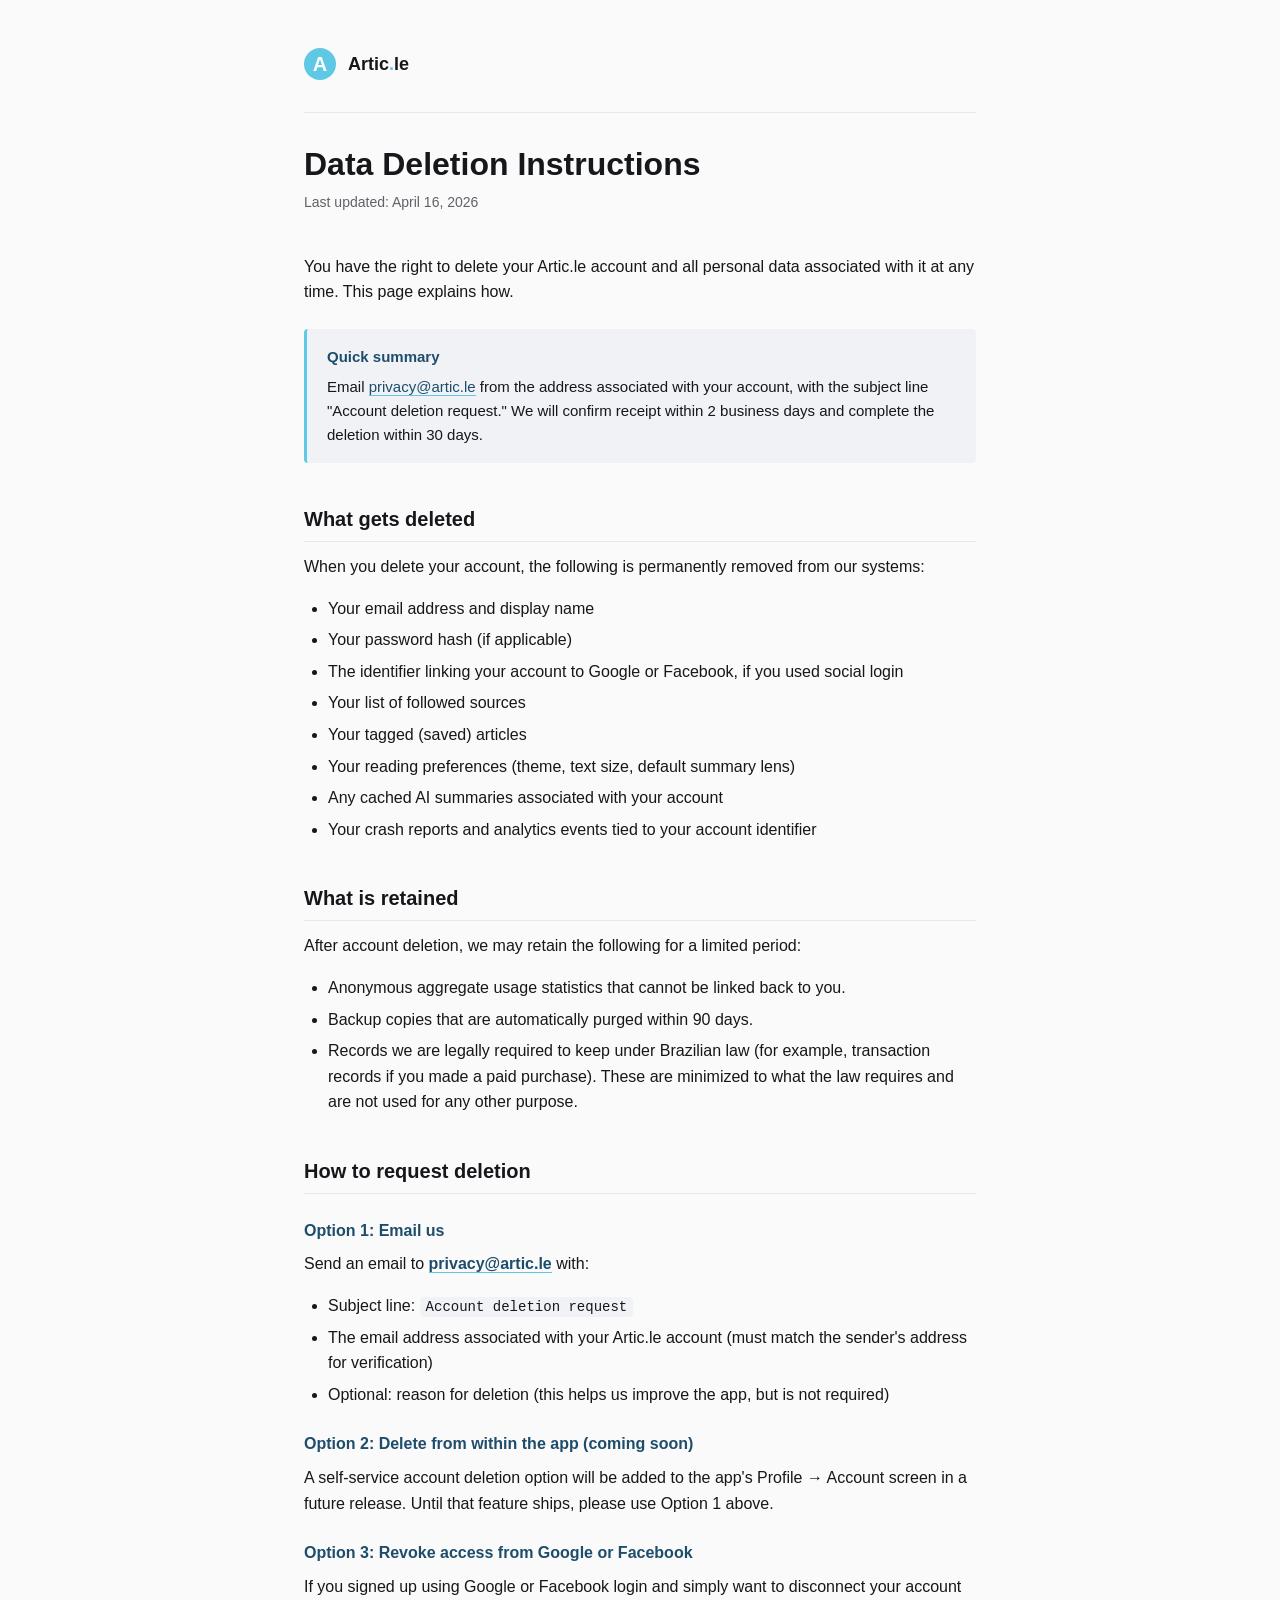
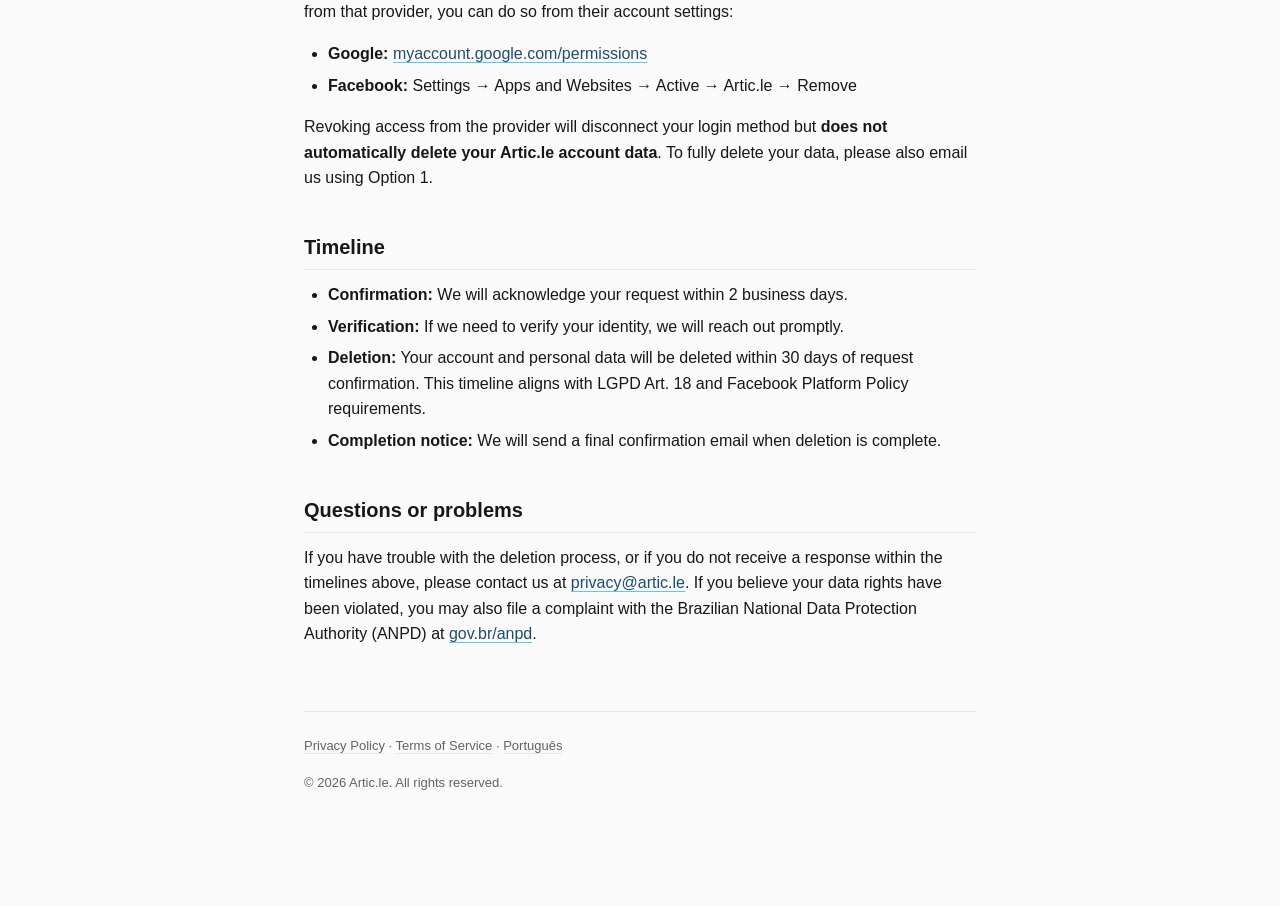
==== docs/en/data-deletion.html @ dd3786ec "legal docs pages" ====
<!DOCTYPE html>
<html lang="en">
<head>
<meta charset="UTF-8">
<meta name="viewport" content="width=device-width, initial-scale=1.0">
<title>Data Deletion Instructions — Artic.le</title>
<meta name="description" content="How to delete your Artic.le account and associated data.">
<link rel="stylesheet" href="../styles.css">
</head>
<body>
<div class="container">

<header class="brand">
  <span class="brand-mark">A</span>
  <span class="brand-name">Artic<span class="brand-dot">.</span>le</span>
</header>

<h1>Data Deletion Instructions</h1>
<p class="last-updated">Last updated: April 16, 2026</p>

<p>
You have the right to delete your Artic.le account and all personal data associated with it at any time. This page explains how.
</p>

<div class="callout">
  <strong>Quick summary</strong>
  Email <a href="mailto:privacy@artic.le?subject=Account%20deletion%20request">privacy@artic.le</a> from the address associated with your account, with the subject line "Account deletion request." We will confirm receipt within 2 business days and complete the deletion within 30 days.
</div>

<h2>What gets deleted</h2>
<p>When you delete your account, the following is permanently removed from our systems:</p>
<ul>
  <li>Your email address and display name</li>
  <li>Your password hash (if applicable)</li>
  <li>The identifier linking your account to Google or Facebook, if you used social login</li>
  <li>Your list of followed sources</li>
  <li>Your tagged (saved) articles</li>
  <li>Your reading preferences (theme, text size, default summary lens)</li>
  <li>Any cached AI summaries associated with your account</li>
  <li>Your crash reports and analytics events tied to your account identifier</li>
</ul>

<h2>What is retained</h2>
<p>
After account deletion, we may retain the following for a limited period:
</p>
<ul>
  <li>Anonymous aggregate usage statistics that cannot be linked back to you.</li>
  <li>Backup copies that are automatically purged within 90 days.</li>
  <li>Records we are legally required to keep under Brazilian law (for example, transaction records if you made a paid purchase). These are minimized to what the law requires and are not used for any other purpose.</li>
</ul>

<h2>How to request deletion</h2>

<h3>Option 1: Email us</h3>
<p>
Send an email to <strong><a href="mailto:privacy@artic.le?subject=Account%20deletion%20request">privacy@artic.le</a></strong> with:
</p>
<ul>
  <li>Subject line: <code>Account deletion request</code></li>
  <li>The email address associated with your Artic.le account (must match the sender's address for verification)</li>
  <li>Optional: reason for deletion (this helps us improve the app, but is not required)</li>
</ul>

<h3>Option 2: Delete from within the app (coming soon)</h3>
<p>
A self-service account deletion option will be added to the app's Profile → Account screen in a future release. Until that feature ships, please use Option 1 above.
</p>

<h3>Option 3: Revoke access from Google or Facebook</h3>
<p>
If you signed up using Google or Facebook login and simply want to disconnect your account from that provider, you can do so from their account settings:
</p>
<ul>
  <li><strong>Google:</strong> <a href="https://myaccount.google.com/permissions" target="_blank" rel="noopener">myaccount.google.com/permissions</a></li>
  <li><strong>Facebook:</strong> Settings → Apps and Websites → Active → Artic.le → Remove</li>
</ul>
<p>
Revoking access from the provider will disconnect your login method but <strong>does not automatically delete your Artic.le account data</strong>. To fully delete your data, please also email us using Option 1.
</p>

<h2>Timeline</h2>
<ul>
  <li><strong>Confirmation:</strong> We will acknowledge your request within 2 business days.</li>
  <li><strong>Verification:</strong> If we need to verify your identity, we will reach out promptly.</li>
  <li><strong>Deletion:</strong> Your account and personal data will be deleted within 30 days of request confirmation. This timeline aligns with LGPD Art. 18 and Facebook Platform Policy requirements.</li>
  <li><strong>Completion notice:</strong> We will send a final confirmation email when deletion is complete.</li>
</ul>

<h2>Questions or problems</h2>
<p>
If you have trouble with the deletion process, or if you do not receive a response within the timelines above, please contact us at <a href="mailto:privacy@artic.le">privacy@artic.le</a>. If you believe your data rights have been violated, you may also file a complaint with the Brazilian National Data Protection Authority (ANPD) at <a href="https://www.gov.br/anpd/" target="_blank" rel="noopener">gov.br/anpd</a>.
</p>

<footer>
  <p>
    <a href="./privacy-policy.html">Privacy Policy</a> · <a href="./terms-of-service.html">Terms of Service</a> · <a href="../pt/exclusao-de-dados.html">Português</a>
  </p>
  <p>
    © 2026 Artic.le. All rights reserved.
  </p>
</footer>

</div>
</body>
</html>
---- docs/styles.css ----
/* Shared styles for Artic.le legal documents */
:root {
  --bg: #FAFAFA;
  --surface: #FFFFFF;
  --text: #15171A;
  --text-secondary: #5F6368;
  --divider: #E5E7EB;
  --glacial: #5EC8E5;
  --ice: #1E4D6B;
  --warm: #F4A261;
  --chip-bg: #F0F2F5;
}

@media (prefers-color-scheme: dark) {
  :root {
    --bg: #0E1116;
    --surface: #161A21;
    --text: #E8EAED;
    --text-secondary: #9AA0A6;
    --divider: #252A33;
    --chip-bg: #1F252E;
  }
}

* { box-sizing: border-box; }

html, body {
  margin: 0;
  padding: 0;
  background: var(--bg);
  color: var(--text);
  font-family: -apple-system, BlinkMacSystemFont, "Inter", "Segoe UI", Roboto, sans-serif;
  font-size: 16px;
  line-height: 1.6;
  -webkit-text-size-adjust: 100%;
}

.container {
  max-width: 720px;
  margin: 0 auto;
  padding: 48px 24px 96px;
}

header.brand {
  display: flex;
  align-items: center;
  gap: 12px;
  padding-bottom: 32px;
  margin-bottom: 32px;
  border-bottom: 1px solid var(--divider);
}

.brand-mark {
  width: 32px;
  height: 32px;
  border-radius: 50%;
  background: var(--glacial);
  display: inline-flex;
  align-items: center;
  justify-content: center;
  color: #FFFFFF;
  font-weight: 900;
  font-size: 20px;
  font-family: "Inter", -apple-system, sans-serif;
  line-height: 1;
}

.brand-name {
  font-weight: 800;
  font-size: 18px;
  color: var(--text);
}

.brand-dot {
  color: var(--glacial);
}

h1 {
  font-size: 32px;
  font-weight: 800;
  line-height: 1.2;
  margin: 0 0 8px;
  color: var(--text);
}

.last-updated {
  color: var(--text-secondary);
  font-size: 14px;
  margin-bottom: 40px;
}

h2 {
  font-size: 20px;
  font-weight: 700;
  margin: 40px 0 12px;
  color: var(--text);
  padding-bottom: 6px;
  border-bottom: 1px solid var(--divider);
}

h3 {
  font-size: 16px;
  font-weight: 600;
  margin: 24px 0 8px;
  color: var(--ice);
}

@media (prefers-color-scheme: dark) {
  h3 { color: var(--glacial); }
}

p, ul, ol {
  margin: 0 0 16px;
}

ul, ol {
  padding-left: 24px;
}

li {
  margin-bottom: 6px;
}

a {
  color: var(--ice);
  text-decoration: none;
  border-bottom: 1px solid var(--glacial);
}

@media (prefers-color-scheme: dark) {
  a { color: var(--glacial); }
}

a:hover {
  background: var(--chip-bg);
}

strong {
  color: var(--text);
  font-weight: 700;
}

em {
  color: var(--text-secondary);
  font-style: italic;
}

.callout {
  background: var(--chip-bg);
  border-left: 3px solid var(--glacial);
  padding: 16px 20px;
  margin: 24px 0;
  border-radius: 4px;
  font-size: 15px;
}

.callout strong {
  display: block;
  margin-bottom: 6px;
  color: var(--ice);
}

@media (prefers-color-scheme: dark) {
  .callout strong { color: var(--glacial); }
}

footer {
  margin-top: 64px;
  padding-top: 24px;
  border-top: 1px solid var(--divider);
  color: var(--text-secondary);
  font-size: 13px;
}

footer a {
  color: var(--text-secondary);
  border-bottom-color: var(--divider);
}

.contact-block {
  background: var(--surface);
  border: 1px solid var(--divider);
  border-radius: 8px;
  padding: 20px;
  margin: 24px 0;
}

.contact-block h3 {
  margin-top: 0;
}

code {
  background: var(--chip-bg);
  padding: 2px 6px;
  border-radius: 4px;
  font-size: 14px;
  font-family: "SF Mono", "Consolas", monospace;
}

@media (max-width: 600px) {
  .container {
    padding: 32px 20px 64px;
  }
  h1 { font-size: 26px; }
  h2 { font-size: 18px; }
}
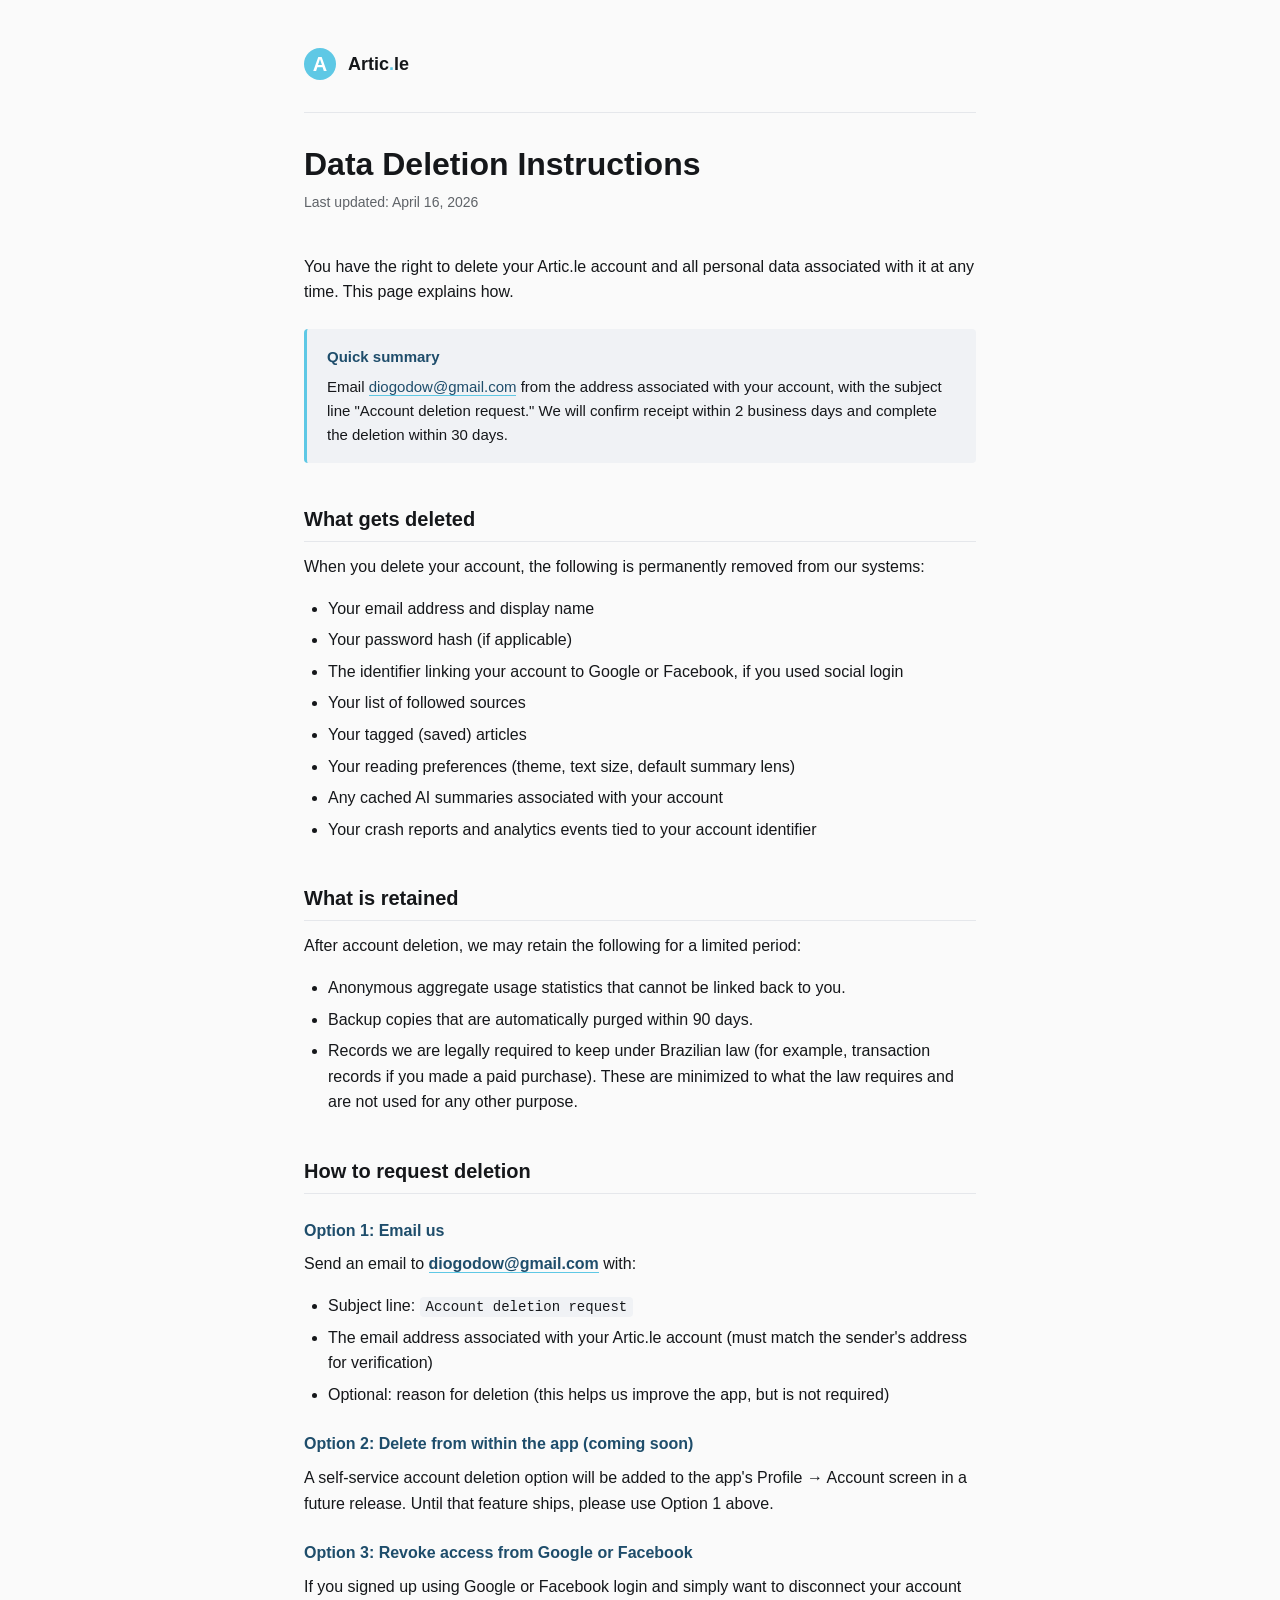
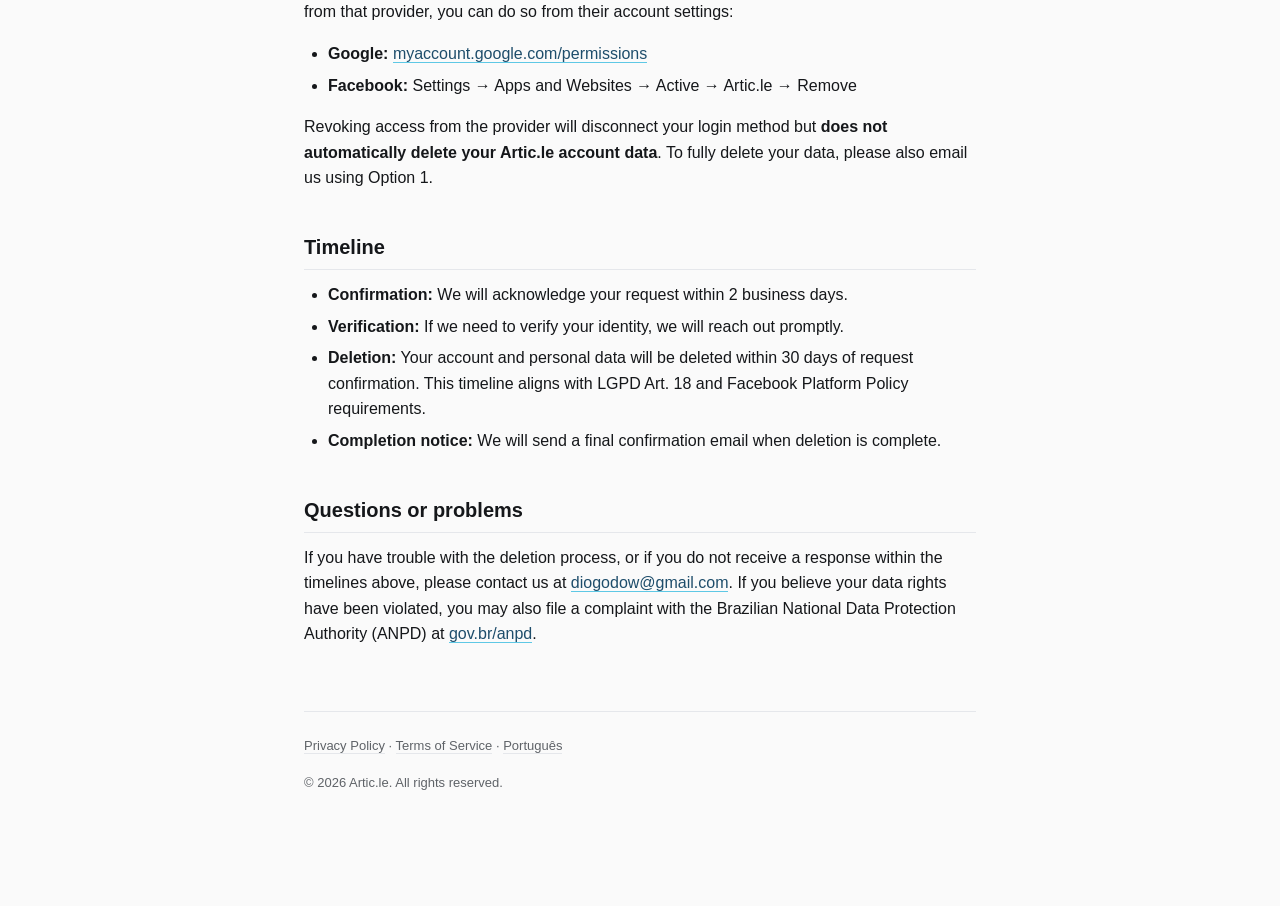
==== commit 9b3bd70e: "Add README and replace @artic.le emails with diogodow@gmail.com Co-Authored-By: Claude Opus 4.6 (1M " ====
--- a/docs/en/data-deletion.html
+++ b/docs/en/data-deletion.html
@@ -24,7 +24,7 @@
 
 <div class="callout">
   <strong>Quick summary</strong>
-  Email <a href="mailto:privacy@artic.le?subject=Account%20deletion%20request">privacy@artic.le</a> from the address associated with your account, with the subject line "Account deletion request." We will confirm receipt within 2 business days and complete the deletion within 30 days.
+  Email <a href="mailto:diogodow@gmail.com?subject=Account%20deletion%20request">diogodow@gmail.com</a> from the address associated with your account, with the subject line "Account deletion request." We will confirm receipt within 2 business days and complete the deletion within 30 days.
 </div>
 
 <h2>What gets deleted</h2>
@@ -54,7 +54,7 @@
 
 <h3>Option 1: Email us</h3>
 <p>
-Send an email to <strong><a href="mailto:privacy@artic.le?subject=Account%20deletion%20request">privacy@artic.le</a></strong> with:
+Send an email to <strong><a href="mailto:diogodow@gmail.com?subject=Account%20deletion%20request">diogodow@gmail.com</a></strong> with:
 </p>
 <ul>
   <li>Subject line: <code>Account deletion request</code></li>
@@ -89,7 +89,7 @@
 
 <h2>Questions or problems</h2>
 <p>
-If you have trouble with the deletion process, or if you do not receive a response within the timelines above, please contact us at <a href="mailto:privacy@artic.le">privacy@artic.le</a>. If you believe your data rights have been violated, you may also file a complaint with the Brazilian National Data Protection Authority (ANPD) at <a href="https://www.gov.br/anpd/" target="_blank" rel="noopener">gov.br/anpd</a>.
+If you have trouble with the deletion process, or if you do not receive a response within the timelines above, please contact us at <a href="mailto:diogodow@gmail.com">diogodow@gmail.com</a>. If you believe your data rights have been violated, you may also file a complaint with the Brazilian National Data Protection Authority (ANPD) at <a href="https://www.gov.br/anpd/" target="_blank" rel="noopener">gov.br/anpd</a>.
 </p>
 
 <footer>
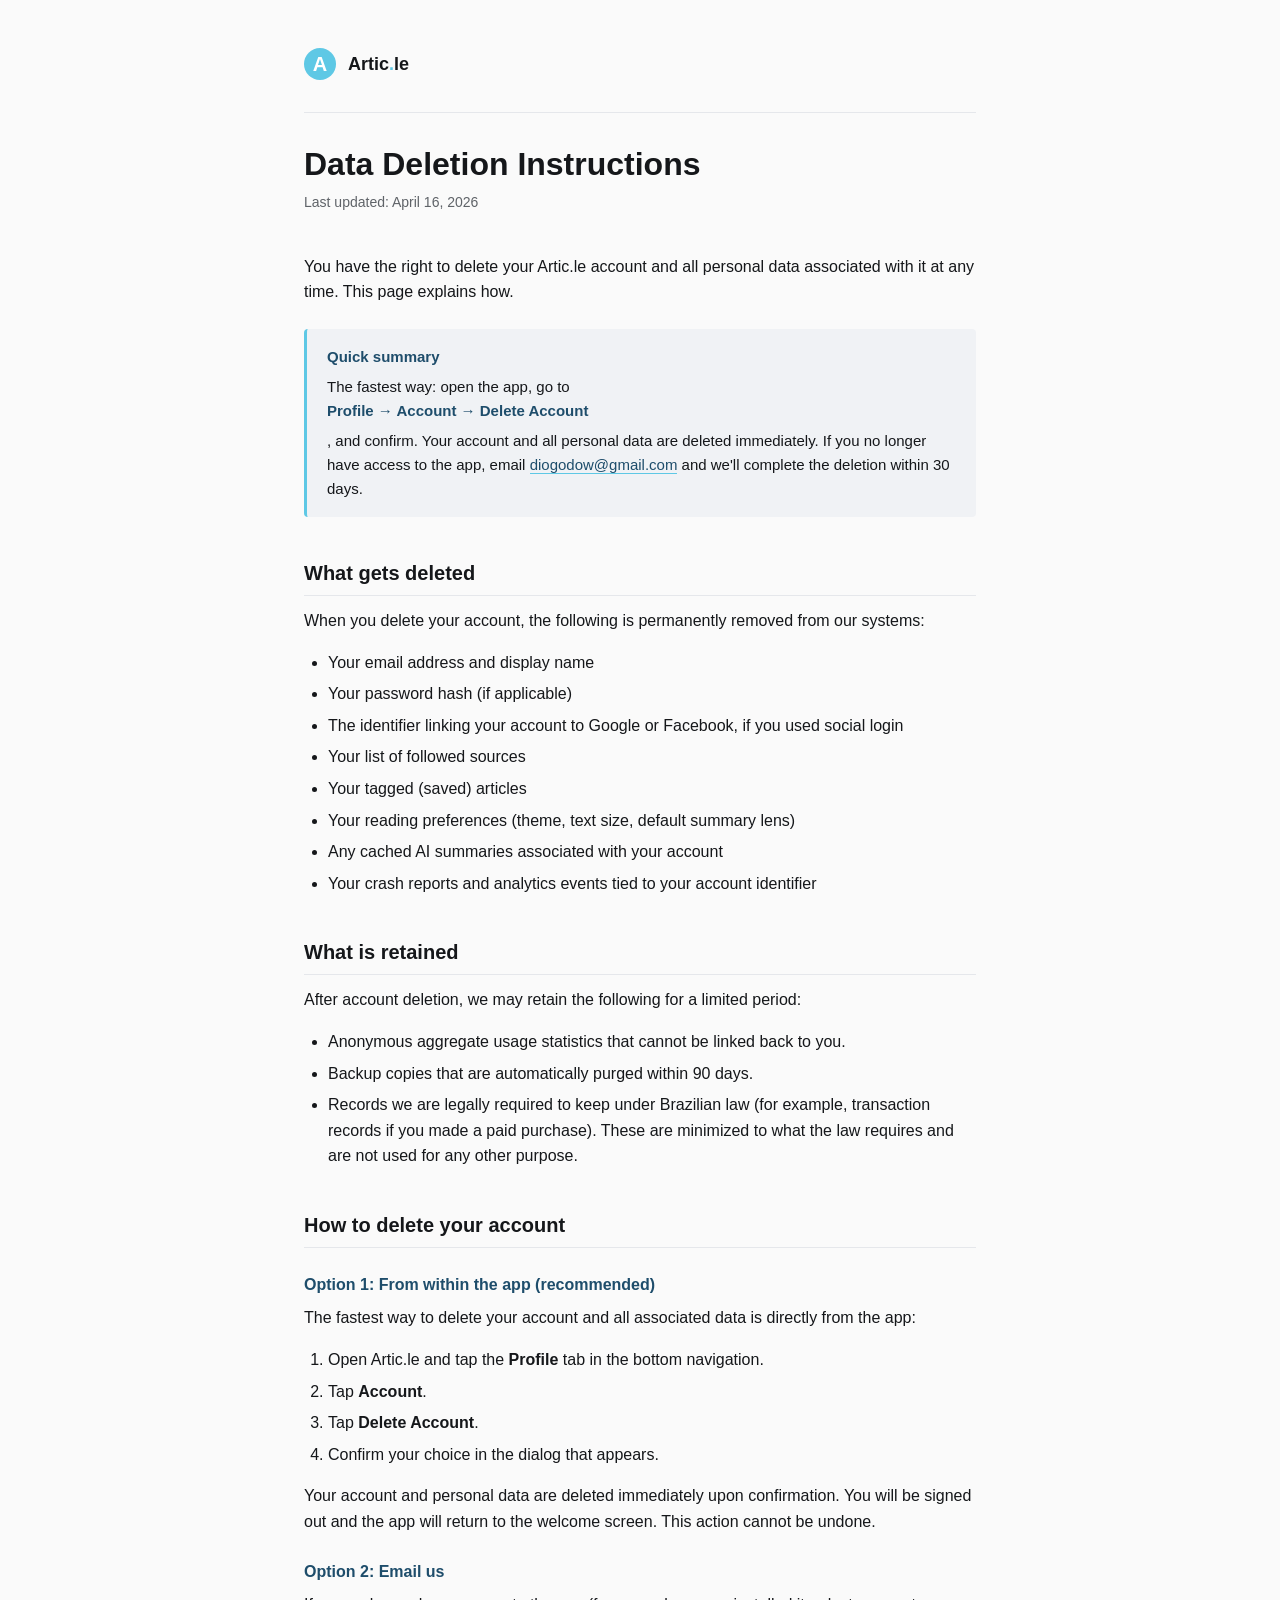
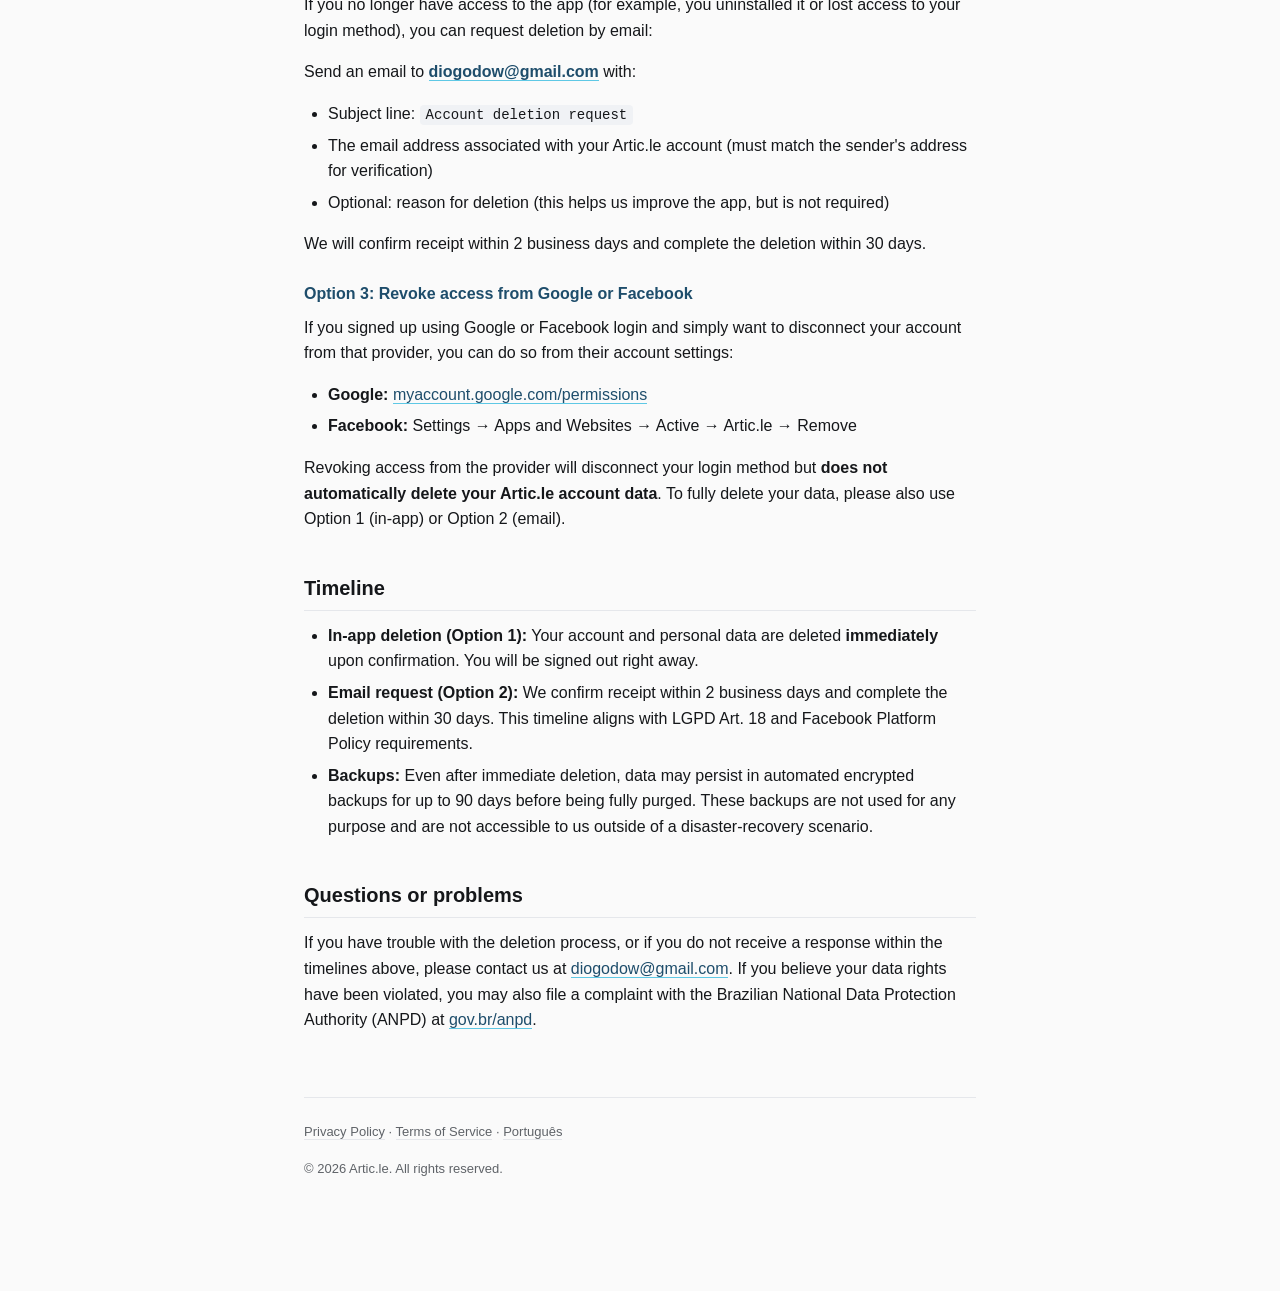
==== commit 7fe8cb47: "Update data deletion pages with in-app flow and fix emails Co-Authored-By: Claude Opus 4.6 (1M conte" ====
--- a/docs/en/data-deletion.html
+++ b/docs/en/data-deletion.html
@@ -24,7 +24,7 @@
 
 <div class="callout">
   <strong>Quick summary</strong>
-  Email <a href="mailto:diogodow@gmail.com?subject=Account%20deletion%20request">diogodow@gmail.com</a> from the address associated with your account, with the subject line "Account deletion request." We will confirm receipt within 2 business days and complete the deletion within 30 days.
+  The fastest way: open the app, go to <strong>Profile → Account → Delete Account</strong>, and confirm. Your account and all personal data are deleted immediately. If you no longer have access to the app, email <a href="mailto:diogodow@gmail.com?subject=Account%20deletion%20request">diogodow@gmail.com</a> and we'll complete the deletion within 30 days.
 </div>
 
 <h2>What gets deleted</h2>
@@ -50,9 +50,26 @@
   <li>Records we are legally required to keep under Brazilian law (for example, transaction records if you made a paid purchase). These are minimized to what the law requires and are not used for any other purpose.</li>
 </ul>
 
-<h2>How to request deletion</h2>
+<h2>How to delete your account</h2>
 
-<h3>Option 1: Email us</h3>
+<h3>Option 1: From within the app (recommended)</h3>
+<p>
+The fastest way to delete your account and all associated data is directly from the app:
+</p>
+<ol>
+  <li>Open Artic.le and tap the <strong>Profile</strong> tab in the bottom navigation.</li>
+  <li>Tap <strong>Account</strong>.</li>
+  <li>Tap <strong>Delete Account</strong>.</li>
+  <li>Confirm your choice in the dialog that appears.</li>
+</ol>
+<p>
+Your account and personal data are deleted immediately upon confirmation. You will be signed out and the app will return to the welcome screen. This action cannot be undone.
+</p>
+
+<h3>Option 2: Email us</h3>
+<p>
+If you no longer have access to the app (for example, you uninstalled it or lost access to your login method), you can request deletion by email:
+</p>
 <p>
 Send an email to <strong><a href="mailto:diogodow@gmail.com?subject=Account%20deletion%20request">diogodow@gmail.com</a></strong> with:
 </p>
@@ -61,10 +78,8 @@
   <li>The email address associated with your Artic.le account (must match the sender's address for verification)</li>
   <li>Optional: reason for deletion (this helps us improve the app, but is not required)</li>
 </ul>
-
-<h3>Option 2: Delete from within the app (coming soon)</h3>
 <p>
-A self-service account deletion option will be added to the app's Profile → Account screen in a future release. Until that feature ships, please use Option 1 above.
+We will confirm receipt within 2 business days and complete the deletion within 30 days.
 </p>
 
 <h3>Option 3: Revoke access from Google or Facebook</h3>
@@ -76,15 +91,14 @@
   <li><strong>Facebook:</strong> Settings → Apps and Websites → Active → Artic.le → Remove</li>
 </ul>
 <p>
-Revoking access from the provider will disconnect your login method but <strong>does not automatically delete your Artic.le account data</strong>. To fully delete your data, please also email us using Option 1.
+Revoking access from the provider will disconnect your login method but <strong>does not automatically delete your Artic.le account data</strong>. To fully delete your data, please also use Option 1 (in-app) or Option 2 (email).
 </p>
 
 <h2>Timeline</h2>
 <ul>
-  <li><strong>Confirmation:</strong> We will acknowledge your request within 2 business days.</li>
-  <li><strong>Verification:</strong> If we need to verify your identity, we will reach out promptly.</li>
-  <li><strong>Deletion:</strong> Your account and personal data will be deleted within 30 days of request confirmation. This timeline aligns with LGPD Art. 18 and Facebook Platform Policy requirements.</li>
-  <li><strong>Completion notice:</strong> We will send a final confirmation email when deletion is complete.</li>
+  <li><strong>In-app deletion (Option 1):</strong> Your account and personal data are deleted <strong>immediately</strong> upon confirmation. You will be signed out right away.</li>
+  <li><strong>Email request (Option 2):</strong> We confirm receipt within 2 business days and complete the deletion within 30 days. This timeline aligns with LGPD Art. 18 and Facebook Platform Policy requirements.</li>
+  <li><strong>Backups:</strong> Even after immediate deletion, data may persist in automated encrypted backups for up to 90 days before being fully purged. These backups are not used for any purpose and are not accessible to us outside of a disaster-recovery scenario.</li>
 </ul>
 
 <h2>Questions or problems</h2>
